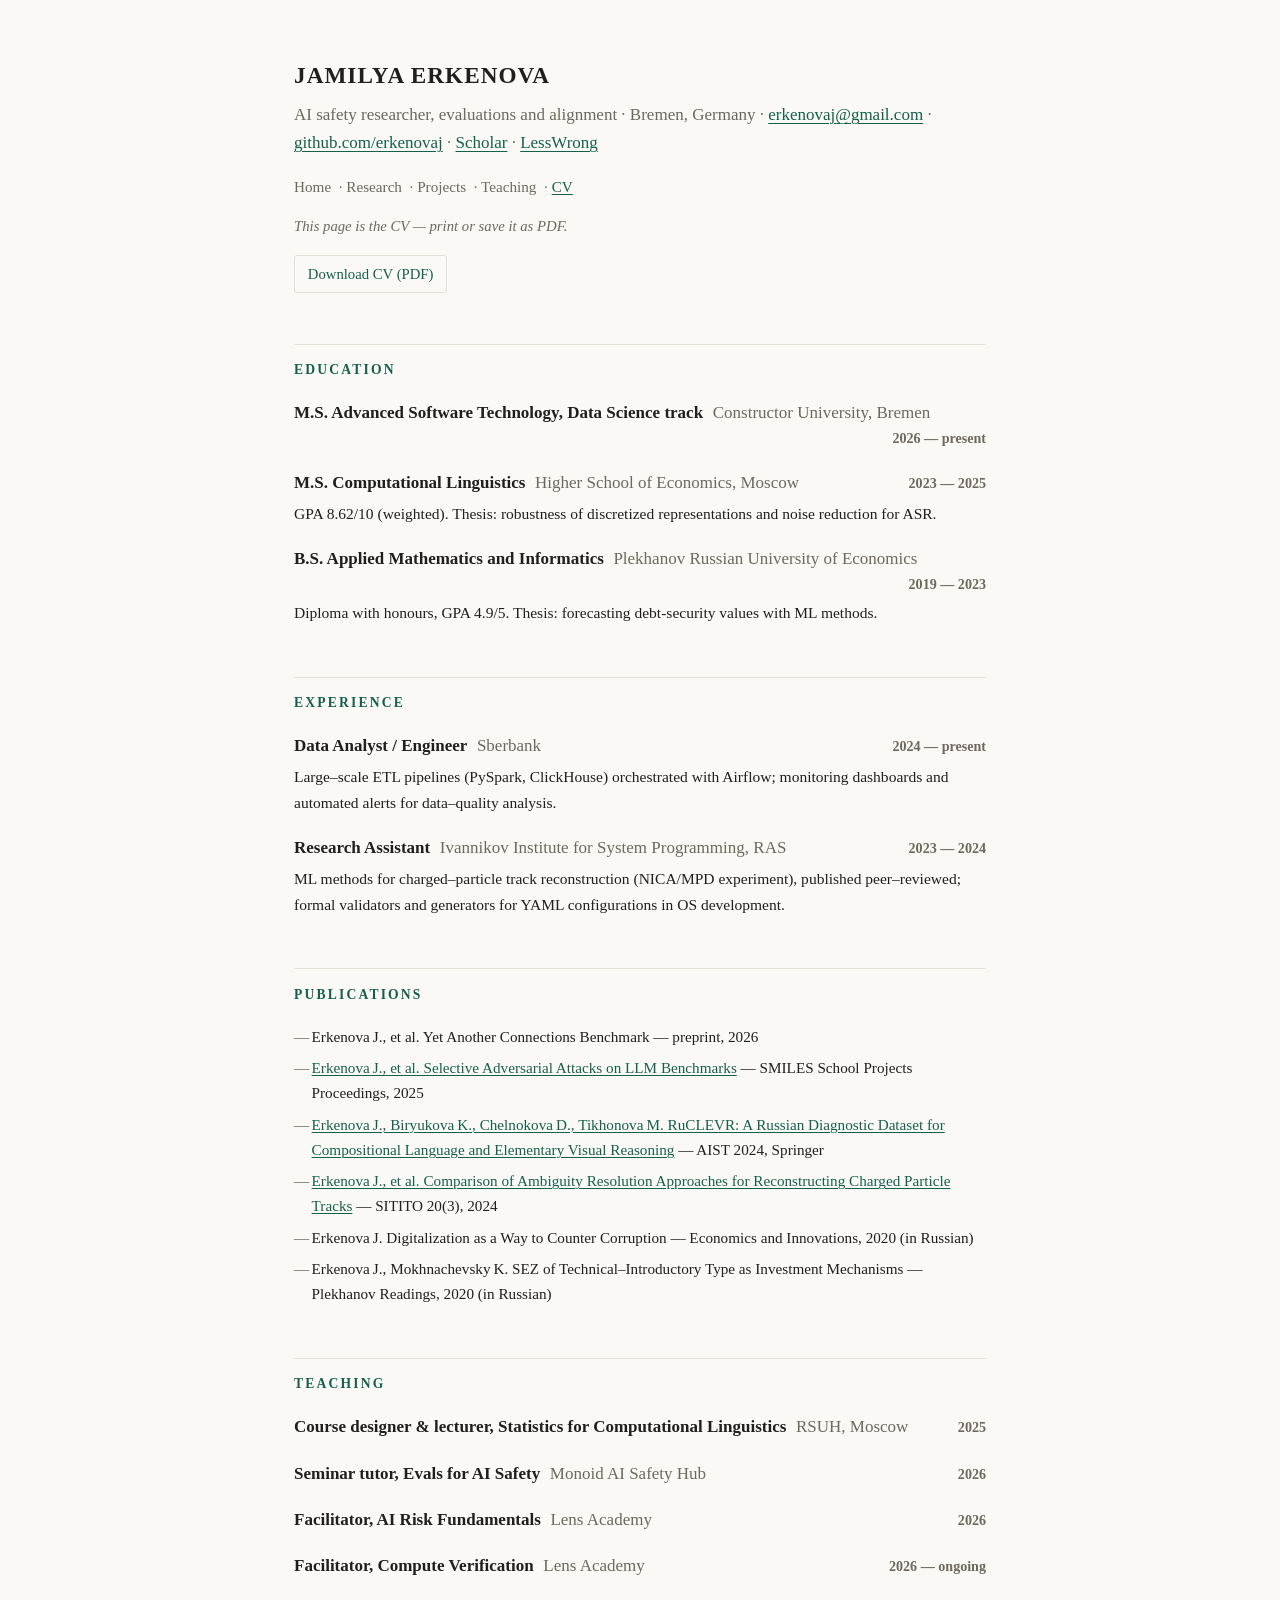
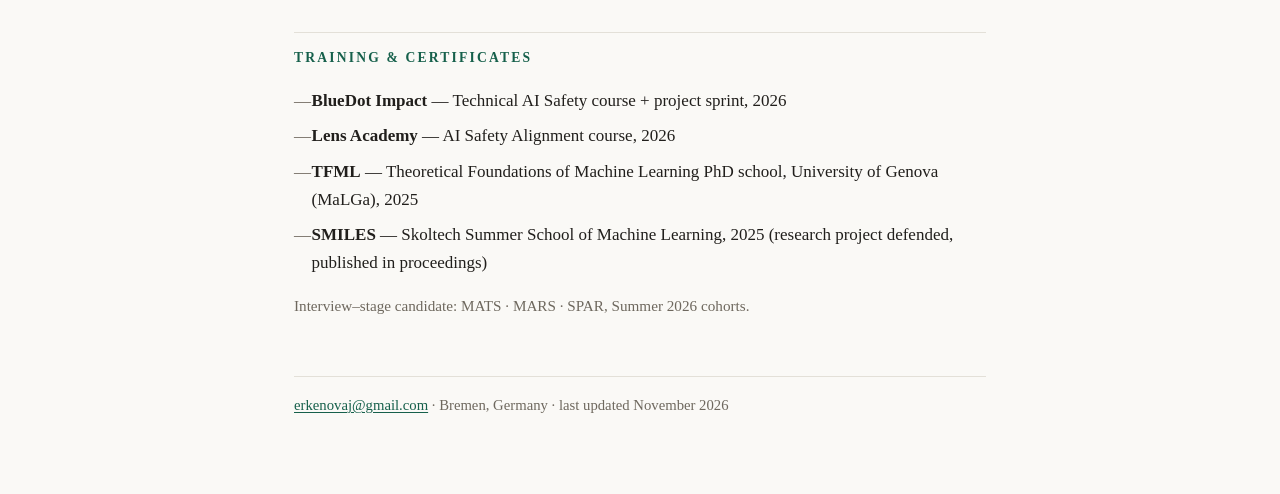
==== cv.html @ 5f5fbfab "Split into multi-page site; per-page descriptions" ====
<!DOCTYPE html>
<html lang="en">
<head>
  <meta charset="utf-8">
  <meta name="viewport" content="width=device-width, initial-scale=1">
  <title>Jamilya Erkenova · CV</title>
  <meta name="description" content="Curriculum vitae of Jamilya Erkenova: experience, education, publications, teaching, and training. Prints directly to PDF.">
  <meta property="og:title" content="Jamilya Erkenova · CV">
  <meta property="og:description" content="Experience, education, publications, teaching, and training.">
  <link rel="icon" href="data:image/svg+xml,%3Csvg xmlns='http://www.w3.org/2000/svg' viewBox='0 0 16 16'%3E%3Ccircle cx='8' cy='8' r='7' fill='%2316604b'/%3E%3C/svg%3E">
  <link rel="stylesheet" href="style.css">
</head>
<body>
  <main>

    <header class="compact">
      <h1><a href="index.html">Jamilya Erkenova</a></h1>
      <p class="meta">AI safety researcher, evaluations and alignment &middot; Bremen, Germany &middot;
      <a href="mailto:erkenovaj@gmail.com">erkenovaj@gmail.com</a> &middot;
      <a href="https://github.com/erkenovaj">github.com/erkenovaj</a> &middot;
      <a href="https://scholar.google.com/citations?user=n4L3FP0AAAAJ">Scholar</a> &middot;
      <a href="https://www.lesswrong.com/users/jamilya-erkenova">LessWrong</a></p>
      <nav>
        <ul>
          <li><a href="index.html">Home</a></li>
          <li><a href="research.html">Research</a></li>
          <li><a href="projects.html">Projects</a></li>
          <li><a href="teaching.html">Teaching</a></li>
          <li><a class="active" href="cv.html">CV</a></li>
        </ul>
      </nav>
      <p class="no-print cvhint">This page is the CV &mdash; print or save it as PDF.</p>
      <p class="no-print"><button onclick="window.print()">Download CV (PDF)</button></p>
    </header>

    <section id="education">
      <h2>Education</h2>
      <ul class="roles">
        <li>
          <p class="role-head">M.S. Advanced Software Technology, Data Science track <span class="org">Constructor University, Bremen</span> <span class="period">2026 &mdash; present</span></p>
        </li>
        <li>
          <p class="role-head">M.S. Computational Linguistics <span class="org">Higher School of Economics, Moscow</span> <span class="period">2023 &mdash; 2025</span></p>
          <p class="role-note">GPA 8.62/10 (weighted). Thesis: robustness of discretized representations and noise reduction for ASR.</p>
        </li>
        <li>
          <p class="role-head">B.S. Applied Mathematics and Informatics <span class="org">Plekhanov Russian University of Economics</span> <span class="period">2019 &mdash; 2023</span></p>
          <p class="role-note">Diploma with honours, GPA 4.9/5. Thesis: forecasting debt-security values with ML methods.</p>
        </li>
      </ul>
    </section>

    <section id="experience">
      <h2>Experience</h2>
      <ul class="roles">
        <li>
          <p class="role-head">Data Analyst / Engineer <span class="org">Sberbank</span> <span class="period">2024 &mdash; present</span></p>
          <p class="role-note">Large&ndash;scale ETL pipelines (PySpark, ClickHouse) orchestrated with
          Airflow; monitoring dashboards and automated alerts for data&ndash;quality analysis.</p>
        </li>
        <li>
          <p class="role-head">Research Assistant <span class="org">Ivannikov Institute for System Programming, RAS</span> <span class="period">2023 &mdash; 2024</span></p>
          <p class="role-note">ML methods for charged&ndash;particle track reconstruction (NICA/MPD
          experiment), published peer&ndash;reviewed; formal validators and generators for YAML
          configurations in OS development.</p>
        </li>
      </ul>
    </section>

    <section id="publications">
      <h2>Publications</h2>
      <ul class="pubs cv">
        <li>Erkenova&thinsp;J., et al. Yet Another Connections Benchmark &mdash; preprint, 2026</li>
        <li><a href="https://smiles.skoltech.ru/selected_papers#rec1235931201">Erkenova&thinsp;J., et al. Selective Adversarial Attacks on LLM Benchmarks</a> &mdash; SMILES School Projects Proceedings, 2025</li>
        <li><a href="https://link.springer.com/chapter/10.1007/978-3-031-97019-1_9">Erkenova&thinsp;J., Biryukova&thinsp;K., Chelnokova&thinsp;D., Tikhonova&thinsp;M. RuCLEVR: A Russian Diagnostic Dataset for Compositional Language and Elementary Visual Reasoning</a> &mdash; AIST 2024, Springer</li>
        <li><a href="http://sitito.cs.msu.ru/index.php/SITITO/article/view/1131">Erkenova&thinsp;J., et al. Comparison of Ambiguity Resolution Approaches for Reconstructing Charged Particle Tracks</a> &mdash; SITITO 20(3), 2024</li>
        <li>Erkenova&thinsp;J. Digitalization as a Way to Counter Corruption &mdash; Economics and Innovations, 2020 (in Russian)</li>
        <li>Erkenova&thinsp;J., Mokhnachevsky&thinsp;K. SEZ of Technical&ndash;Introductory Type as Investment Mechanisms &mdash; Plekhanov Readings, 2020 (in Russian)</li>
      </ul>
    </section>

    <section id="teaching">
      <h2>Teaching</h2>
      <ul class="roles">
        <li>
          <p class="role-head">Course designer &amp; lecturer, Statistics for Computational Linguistics <span class="org">RSUH, Moscow</span> <span class="period">2025</span></p>
        </li>
        <li>
          <p class="role-head">Seminar tutor, Evals for AI Safety <span class="org">Monoid AI Safety Hub</span> <span class="period">2026</span></p>
        </li>
        <li>
          <p class="role-head">Facilitator, AI Risk Fundamentals <span class="org">Lens Academy</span> <span class="period">2026</span></p>
        </li>
        <li>
          <p class="role-head">Facilitator, Compute Verification <span class="org">Lens Academy</span> <span class="period">2026 &mdash; ongoing</span></p>
        </li>
      </ul>
    </section>

    <section id="training">
      <h2>Training &amp; certificates</h2>
      <ul class="plain">
        <li><strong>BlueDot Impact</strong> &mdash; Technical AI Safety course + project sprint, 2026</li>
        <li><strong>Lens Academy</strong> &mdash; AI Safety Alignment course, 2026</li>
        <li><strong>TFML</strong> &mdash; Theoretical Foundations of Machine Learning PhD school, University of Genova (MaLGa), 2025</li>
        <li><strong>SMILES</strong> &mdash; Skoltech Summer School of Machine Learning, 2025 (research project defended, published in proceedings)</li>
      </ul>
      <p class="programs">Interview&ndash;stage candidate: MATS &middot; MARS &middot; SPAR, Summer 2026 cohorts.</p>
    </section>

    <footer>
      <p>
        <a href="mailto:erkenovaj@gmail.com">erkenovaj@gmail.com</a> &middot; Bremen, Germany
        &middot; last updated November 2026
      </p>
    </footer>

  </main>
</body>
</html>
---- style.css ----
/* Jamilya Erkenova — personal site
   Plain CSS, no frameworks, no webfonts. Print-friendly. */

:root {
  --bg: #faf9f6;
  --text: #211f1c;
  --muted: #6e685e;
  --accent: #16604b;
  --accent-strong: #0e4536;
  --hairline: #e3e0d8;
  --selection: #d9e8e1;
}

@media (prefers-color-scheme: dark) {
  :root {
    --bg: #17191b;
    --text: #e6e3dd;
    --muted: #96908a;
    --accent: #6cbfa4;
    --accent-strong: #8fd3bd;
    --hairline: #2b2e31;
    --selection: #24443a;
  }
}

* { box-sizing: border-box; }

html { -webkit-text-size-adjust: 100%; }

body {
  margin: 0;
  background: var(--bg);
  color: var(--text);
  font-family: Charter, "Bitstream Charter", "Sitka Text", Cambria, Georgia, serif;
  font-size: 1.0625rem;
  line-height: 1.65;
  text-rendering: optimizeLegibility;
  -webkit-font-smoothing: antialiased;
}

::selection { background: var(--selection); }

main {
  max-width: 46rem;
  margin: 0 auto;
  padding: 3.5rem 1.375rem 4rem;
}

/* ---------- header ---------- */

h1 {
  font-size: clamp(1.9rem, 5vw, 2.5rem);
  font-weight: 600;
  letter-spacing: 0.045em;
  text-transform: uppercase;
  margin: 0 0 0.5rem;
}

.tagline {
  font-size: 1.2rem;
  margin: 0 0 0.35rem;
}

.meta {
  color: var(--muted);
  margin: 0 0 0.35rem;
}

.seeking {
  font-style: italic;
  color: var(--accent);
  margin: 0.35rem 0 0.9rem;
}

.contacts {
  list-style: none;
  padding: 0;
  margin: 0;
  color: var(--muted);
  font-size: 0.95rem;
}

.contacts li { display: inline-block; }

.contacts li + li::before { content: "\00a0\00b7\00a0"; }

.contacts .loc { font-style: italic; }

/* ---------- sections ---------- */

section { margin-top: 3.2rem; }

h2 {
  font-size: 0.85rem;
  font-weight: 600;
  letter-spacing: 0.16em;
  text-transform: uppercase;
  color: var(--accent);
  border-top: 1px solid var(--hairline);
  padding-top: 0.9rem;
  margin: 0 0 1.1rem;
}

h3 {
  font-style: italic;
  font-weight: 600;
  font-size: 1.05rem;
  margin: 1.6rem 0 0.7rem;
}

#about p { margin: 0; }

/* ---------- publications & projects ---------- */

.pubs {
  list-style: none;
  padding: 0;
  margin: 0;
}

.pubs li { margin: 0 0 1.05rem; }

.pub-title { margin: 0; font-weight: 600; }

.pub-venue {
  margin: 0.1rem 0 0;
  font-size: 0.92rem;
  font-style: italic;
  color: var(--muted);
}

.pub-note { margin: 0.25rem 0 0; font-size: 0.97rem; }

.pubs.minor {
  font-size: 0.94rem;
  color: var(--muted);
}

.pubs.minor li { margin: 0 0 0.3rem; padding-left: 1.1rem; position: relative; }

.pubs.minor li::before { content: "\2014"; position: absolute; left: 0; color: var(--hairline); }

/* ---------- roles (teaching, experience) ---------- */

.roles {
  list-style: none;
  padding: 0;
  margin: 0;
}

.roles li { margin: 0 0 1.15rem; }

.role-head {
  margin: 0;
  display: flex;
  flex-wrap: wrap;
  align-items: baseline;
  column-gap: 0.6rem;
}

.role-head { font-weight: 600; }

.role-head .org { font-weight: 400; color: var(--muted); }

.role-head .period {
  margin-left: auto;
  font-size: 0.88rem;
  color: var(--muted);
  white-space: nowrap;
}

.role-note { margin: 0.25rem 0 0; font-size: 0.97rem; }

/* ---------- simple lists ---------- */

.plain {
  list-style: none;
  padding: 0;
  margin: 0;
}

.plain li {
  margin: 0 0 0.45rem;
  padding-left: 1.1rem;
  position: relative;
}

.plain li::before { content: "\2014"; position: absolute; left: 0; color: var(--muted); }

.programs {
  margin: 1rem 0 0;
  font-size: 0.95rem;
  color: var(--muted);
}

.programs strong, .plain strong { font-weight: 600; }

/* ---------- navigation & subpage headers ---------- */

nav { margin: 1.1rem 0 0; }

nav ul { list-style: none; padding: 0; margin: 0; font-size: 0.95rem; }

nav li { display: inline-block; }

nav li + li::before { content: "\00a0\00b7\00a0"; color: var(--muted); }

nav a { text-decoration: none; color: var(--muted); }

nav a:hover { color: var(--accent-strong); }

nav a.active {
  color: var(--accent);
  text-decoration: underline;
  text-decoration-thickness: 1px;
  text-underline-offset: 0.16em;
}

header.compact h1 { font-size: 1.45rem; margin-bottom: 0; }

header.compact h1 a { color: inherit; text-decoration: none; }

header.compact h1 a:hover { color: var(--accent); }

header.compact .meta { margin-top: 0.4rem; }

.cvhint {
  color: var(--muted);
  font-style: italic;
  font-size: 0.92rem;
  margin: 0.9rem 0 0.55rem;
}

.pubs.cv { font-size: 0.95rem; }

.pubs.cv li {
  margin-bottom: 0.4rem;
  padding-left: 1.1rem;
  position: relative;
}

.pubs.cv li::before { content: "\2014"; position: absolute; left: 0; color: var(--muted); }

/* ---------- links & button ---------- */

a {
  color: var(--accent);
  text-decoration: underline;
  text-decoration-thickness: 1px;
  text-underline-offset: 0.16em;
}

a:hover { color: var(--accent-strong); }

button {
  font: inherit;
  font-size: 0.92rem;
  color: var(--accent);
  background: transparent;
  border: 1px solid var(--hairline);
  border-radius: 3px;
  padding: 0.35rem 0.8rem;
  cursor: pointer;
}

button:hover { border-color: var(--accent); }

/* ---------- footer ---------- */

footer {
  margin-top: 3.6rem;
  border-top: 1px solid var(--hairline);
  padding-top: 1rem;
  font-size: 0.92rem;
  color: var(--muted);
}

footer p { margin: 0 0 0.8rem; }

/* ---------- print: the same page is the CV ---------- */

@media print {
  :root {
    --bg: #ffffff;
    --text: #000000;
    --muted: #444444;
    --accent: #000000;
    --accent-strong: #000000;
    --hairline: #cccccc;
  }

  body { font-size: 10.5pt; line-height: 1.45; }

  main { max-width: none; padding: 0; margin: 0; }

  section { margin-top: 1.1rem; }

  h2 { padding-top: 0.4rem; margin-bottom: 0.55rem; }

  h1 { font-size: 17pt; }

  .tagline { font-size: 11.5pt; }

  .pubs li, .roles li, .plain li { break-inside: avoid; }

  a { color: inherit; }

  nav, .cvhint { display: none; }

  .no-print { display: none; }

  footer { margin-top: 1.2rem; }

  @page { margin: 1.8cm 1.9cm; }
}
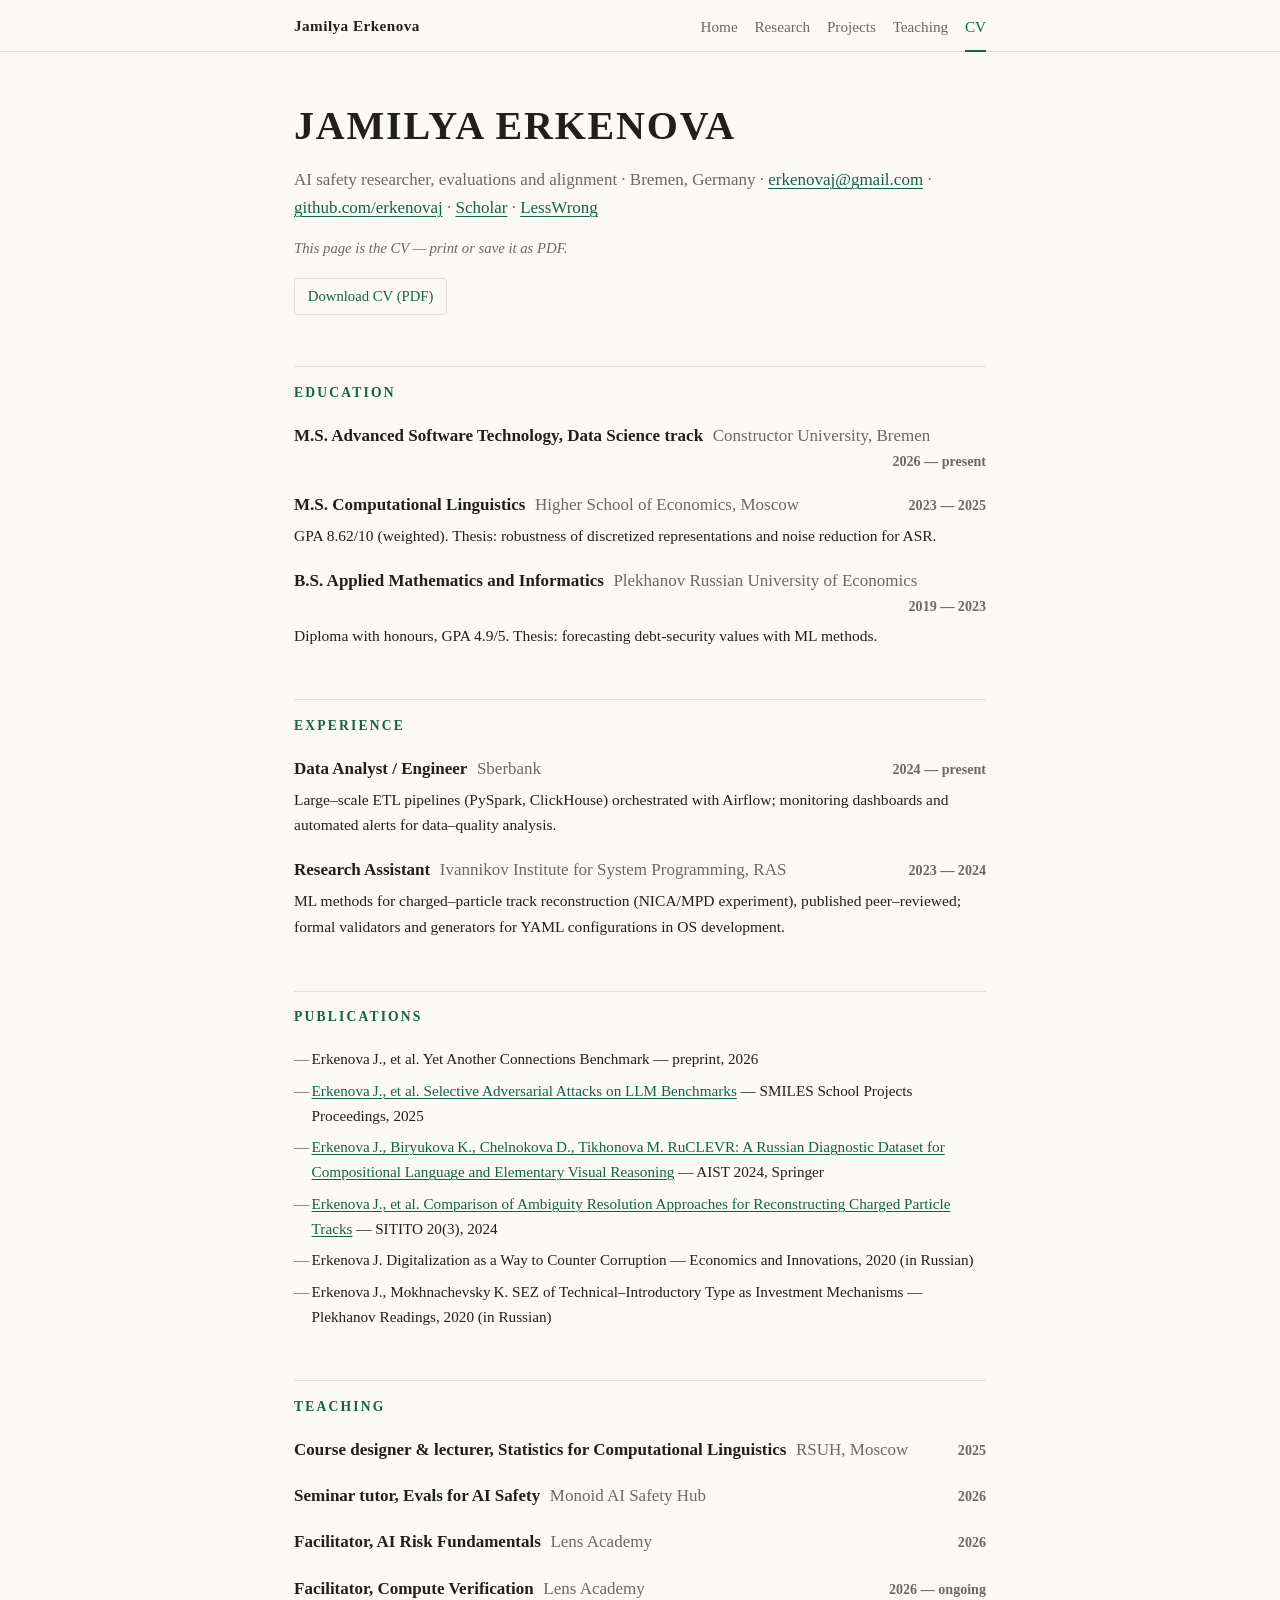
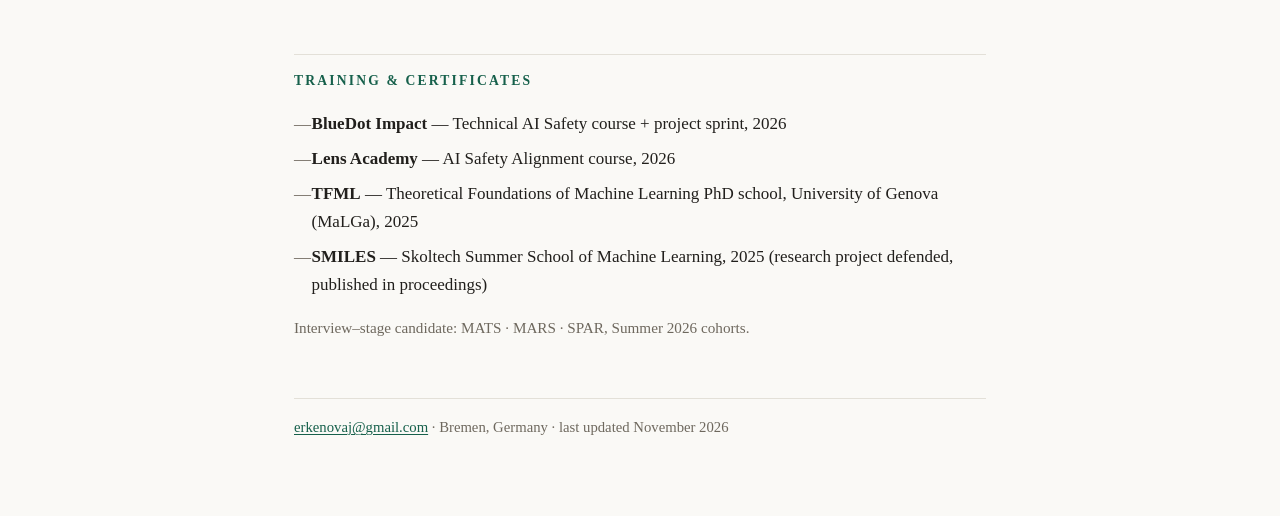
==== commit 2220377f: "Replace inline nav with sticky top tab bar" ====
--- a/cv.html
+++ b/cv.html
@@ -11,15 +11,9 @@
   <link rel="stylesheet" href="style.css">
 </head>
 <body>
-  <main>
-
-    <header class="compact">
-      <h1><a href="index.html">Jamilya Erkenova</a></h1>
-      <p class="meta">AI safety researcher, evaluations and alignment &middot; Bremen, Germany &middot;
-      <a href="mailto:erkenovaj@gmail.com">erkenovaj@gmail.com</a> &middot;
-      <a href="https://github.com/erkenovaj">github.com/erkenovaj</a> &middot;
-      <a href="https://scholar.google.com/citations?user=n4L3FP0AAAAJ">Scholar</a> &middot;
-      <a href="https://www.lesswrong.com/users/jamilya-erkenova">LessWrong</a></p>
+  <header class="topbar">
+    <div class="topbar-inner">
+      <a class="brand" href="index.html">Jamilya Erkenova</a>
       <nav>
         <ul>
           <li><a href="index.html">Home</a></li>
@@ -29,6 +23,17 @@
           <li><a class="active" href="cv.html">CV</a></li>
         </ul>
       </nav>
+    </div>
+  </header>
+  <main>
+
+    <header class="cvhead">
+      <h1>Jamilya Erkenova</h1>
+      <p class="meta">AI safety researcher, evaluations and alignment &middot; Bremen, Germany &middot;
+      <a href="mailto:erkenovaj@gmail.com">erkenovaj@gmail.com</a> &middot;
+      <a href="https://github.com/erkenovaj">github.com/erkenovaj</a> &middot;
+      <a href="https://scholar.google.com/citations?user=n4L3FP0AAAAJ">Scholar</a> &middot;
+      <a href="https://www.lesswrong.com/users/jamilya-erkenova">LessWrong</a></p>
       <p class="no-print cvhint">This page is the CV &mdash; print or save it as PDF.</p>
       <p class="no-print"><button onclick="window.print()">Download CV (PDF)</button></p>
     </header>
--- a/style.css
+++ b/style.css
@@ -43,7 +43,7 @@
 main {
   max-width: 46rem;
   margin: 0 auto;
-  padding: 3.5rem 1.375rem 4rem;
+  padding: 2.6rem 1.375rem 4rem;
 }
 
 /* ---------- header ---------- */
@@ -195,34 +195,66 @@
 
 .programs strong, .plain strong { font-weight: 600; }
 
-/* ---------- navigation & subpage headers ---------- */
-
-nav { margin: 1.1rem 0 0; }
-
-nav ul { list-style: none; padding: 0; margin: 0; font-size: 0.95rem; }
-
-nav li { display: inline-block; }
-
-nav li + li::before { content: "\00a0\00b7\00a0"; color: var(--muted); }
-
-nav a { text-decoration: none; color: var(--muted); }
-
-nav a:hover { color: var(--accent-strong); }
-
-nav a.active {
-  color: var(--accent);
-  text-decoration: underline;
-  text-decoration-thickness: 1px;
-  text-underline-offset: 0.16em;
-}
-
-header.compact h1 { font-size: 1.45rem; margin-bottom: 0; }
-
-header.compact h1 a { color: inherit; text-decoration: none; }
-
-header.compact h1 a:hover { color: var(--accent); }
-
-header.compact .meta { margin-top: 0.4rem; }
+/* ---------- top tab bar ---------- */
+
+.topbar {
+  position: sticky;
+  top: 0;
+  z-index: 10;
+  background: var(--bg);
+  border-bottom: 1px solid var(--hairline);
+}
+
+.topbar-inner {
+  max-width: 46rem;
+  margin: 0 auto;
+  padding: 0 1.375rem;
+  display: flex;
+  align-items: center;
+  justify-content: space-between;
+  gap: 1rem;
+}
+
+.brand {
+  font-weight: 600;
+  font-size: 0.95rem;
+  letter-spacing: 0.03em;
+  color: var(--text);
+  text-decoration: none;
+  white-space: nowrap;
+}
+
+.brand:hover { color: var(--accent); }
+
+.topbar nav ul {
+  list-style: none;
+  margin: 0;
+  padding: 0;
+  display: flex;
+  flex-wrap: wrap;
+  gap: 0 1.05rem;
+}
+
+.topbar nav a {
+  display: inline-block;
+  padding: 0.85rem 0 0.7rem;
+  margin-bottom: -1px;
+  color: var(--muted);
+  text-decoration: none;
+  font-size: 0.95rem;
+  border-bottom: 2px solid transparent;
+}
+
+.topbar nav a:hover { color: var(--accent-strong); }
+
+.topbar nav a.active {
+  color: var(--accent);
+  border-bottom-color: var(--accent);
+}
+
+header.cvhead h1 { margin-bottom: 0.4rem; }
+
+header.cvhead .meta { margin-top: 0; }
 
 .cvhint {
   color: var(--muted);
@@ -240,6 +272,11 @@
 }
 
 .pubs.cv li::before { content: "\2014"; position: absolute; left: 0; color: var(--muted); }
+
+@media (max-width: 33rem) {
+  .brand { display: none; }
+  .topbar-inner { justify-content: flex-start; }
+}
 
 /* ---------- links & button ---------- */
 
@@ -305,7 +342,7 @@
 
   a { color: inherit; }
 
-  nav, .cvhint { display: none; }
+  .topbar, .cvhint { display: none; }
 
   .no-print { display: none; }
 
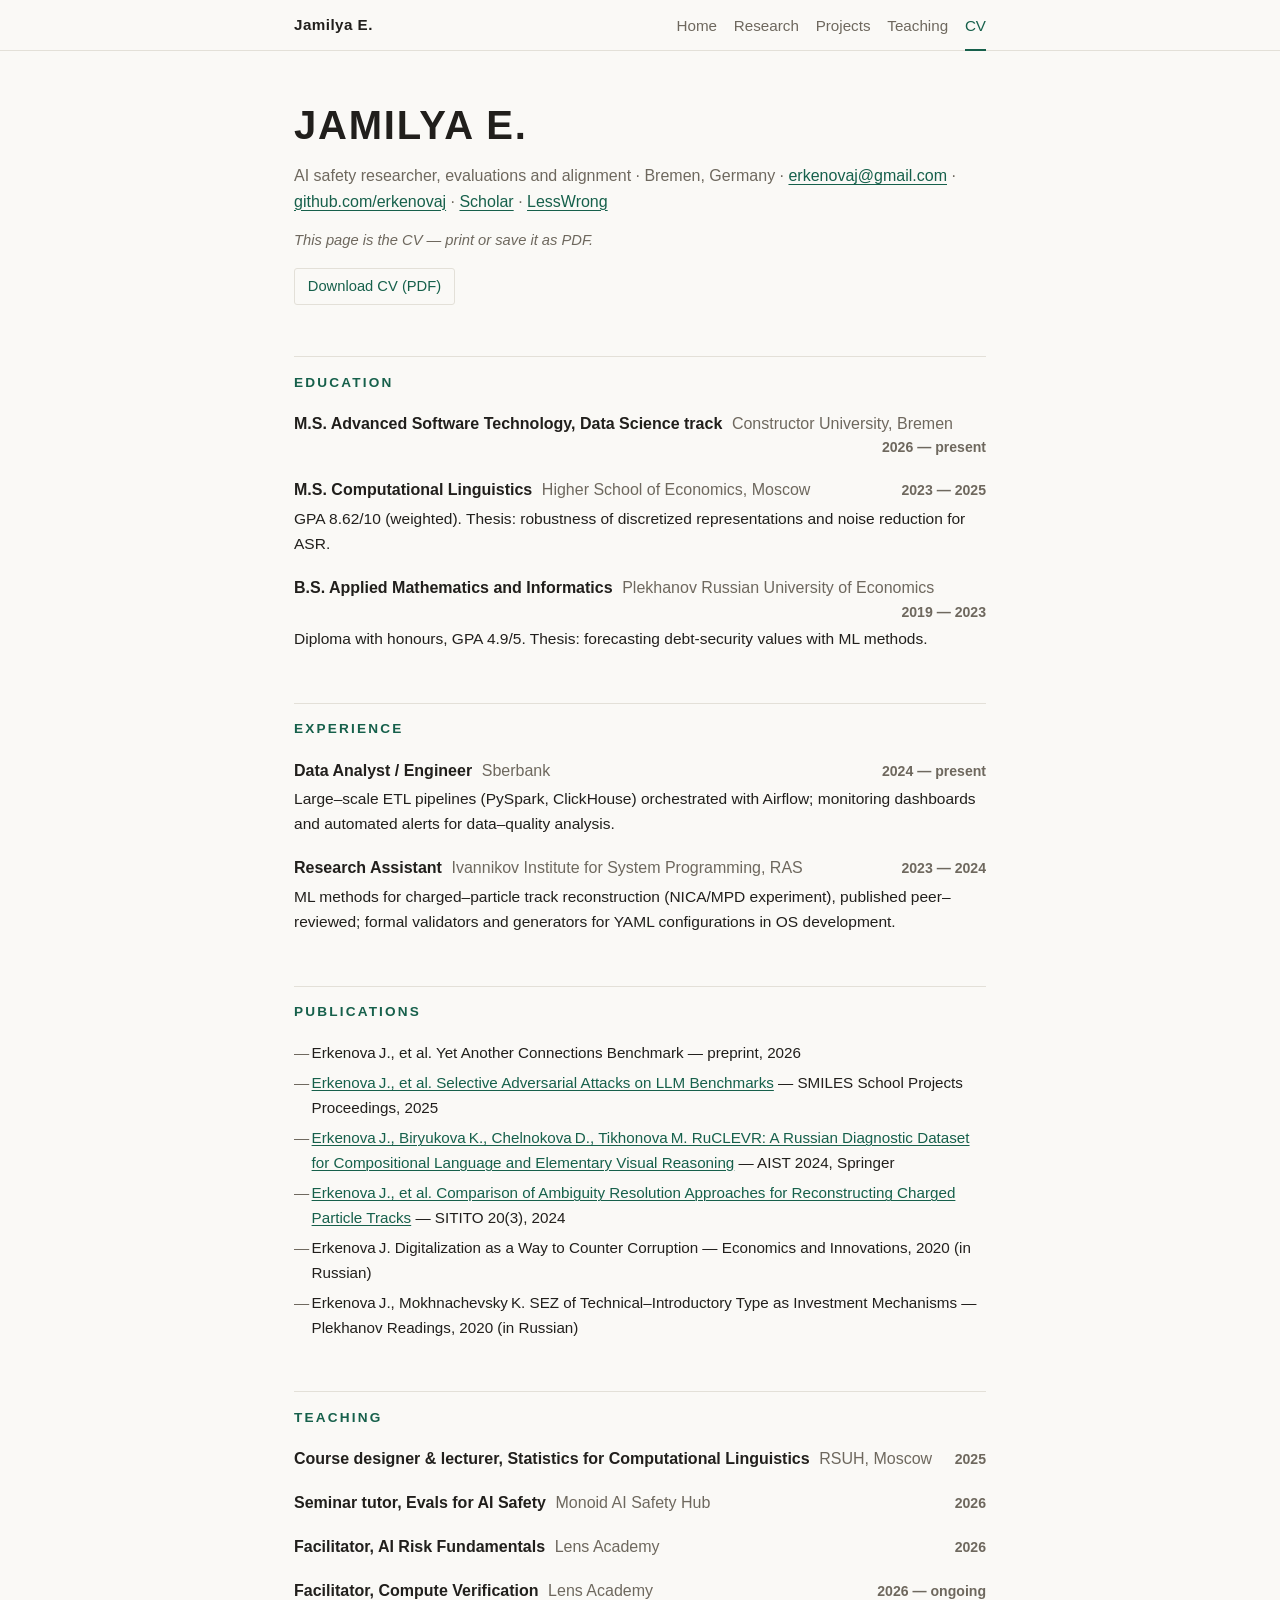
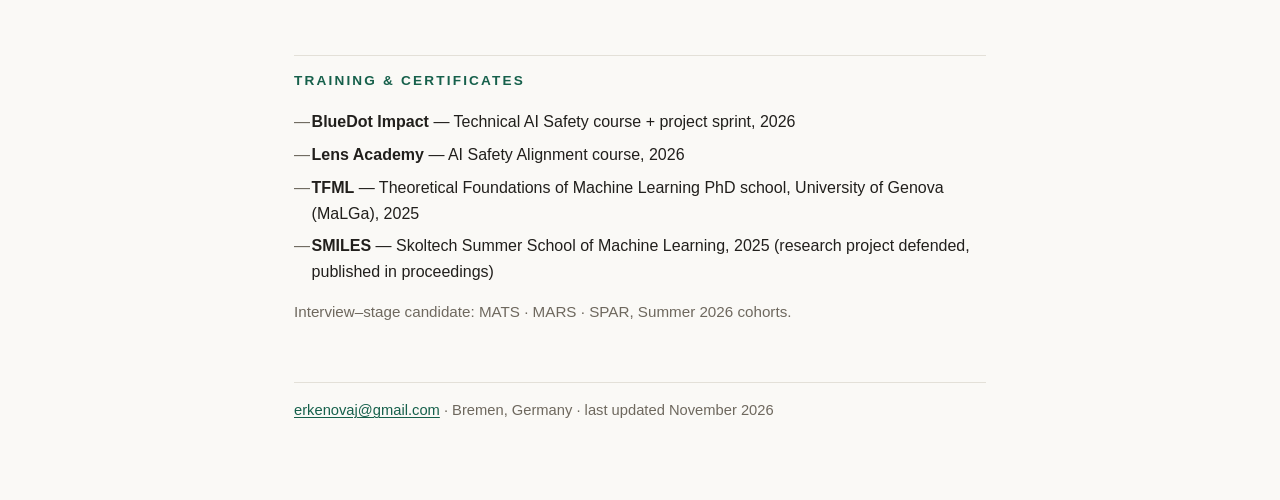
==== commit 4f9a8df1: "Display name as 'Jamilya E.'" ====
--- a/cv.html
+++ b/cv.html
@@ -13,7 +13,7 @@
 <body>
   <header class="topbar">
     <div class="topbar-inner">
-      <a class="brand" href="index.html">Jamilya Erkenova</a>
+      <a class="brand" href="index.html">Jamilya E.</a>
       <nav>
         <ul>
           <li><a href="index.html">Home</a></li>
@@ -28,7 +28,7 @@
   <main>
 
     <header class="cvhead">
-      <h1>Jamilya Erkenova</h1>
+      <h1>Jamilya E.</h1>
       <p class="meta">AI safety researcher, evaluations and alignment &middot; Bremen, Germany &middot;
       <a href="mailto:erkenovaj@gmail.com">erkenovaj@gmail.com</a> &middot;
       <a href="https://github.com/erkenovaj">github.com/erkenovaj</a> &middot;
--- a/style.css
+++ b/style.css
@@ -31,9 +31,9 @@
   margin: 0;
   background: var(--bg);
   color: var(--text);
-  font-family: Charter, "Bitstream Charter", "Sitka Text", Cambria, Georgia, serif;
-  font-size: 1.0625rem;
-  line-height: 1.65;
+  font-family: "Helvetica Neue", Helvetica, Arial, "Liberation Sans", sans-serif;
+  font-size: 1rem;
+  line-height: 1.6;
   text-rendering: optimizeLegibility;
   -webkit-font-smoothing: antialiased;
 }
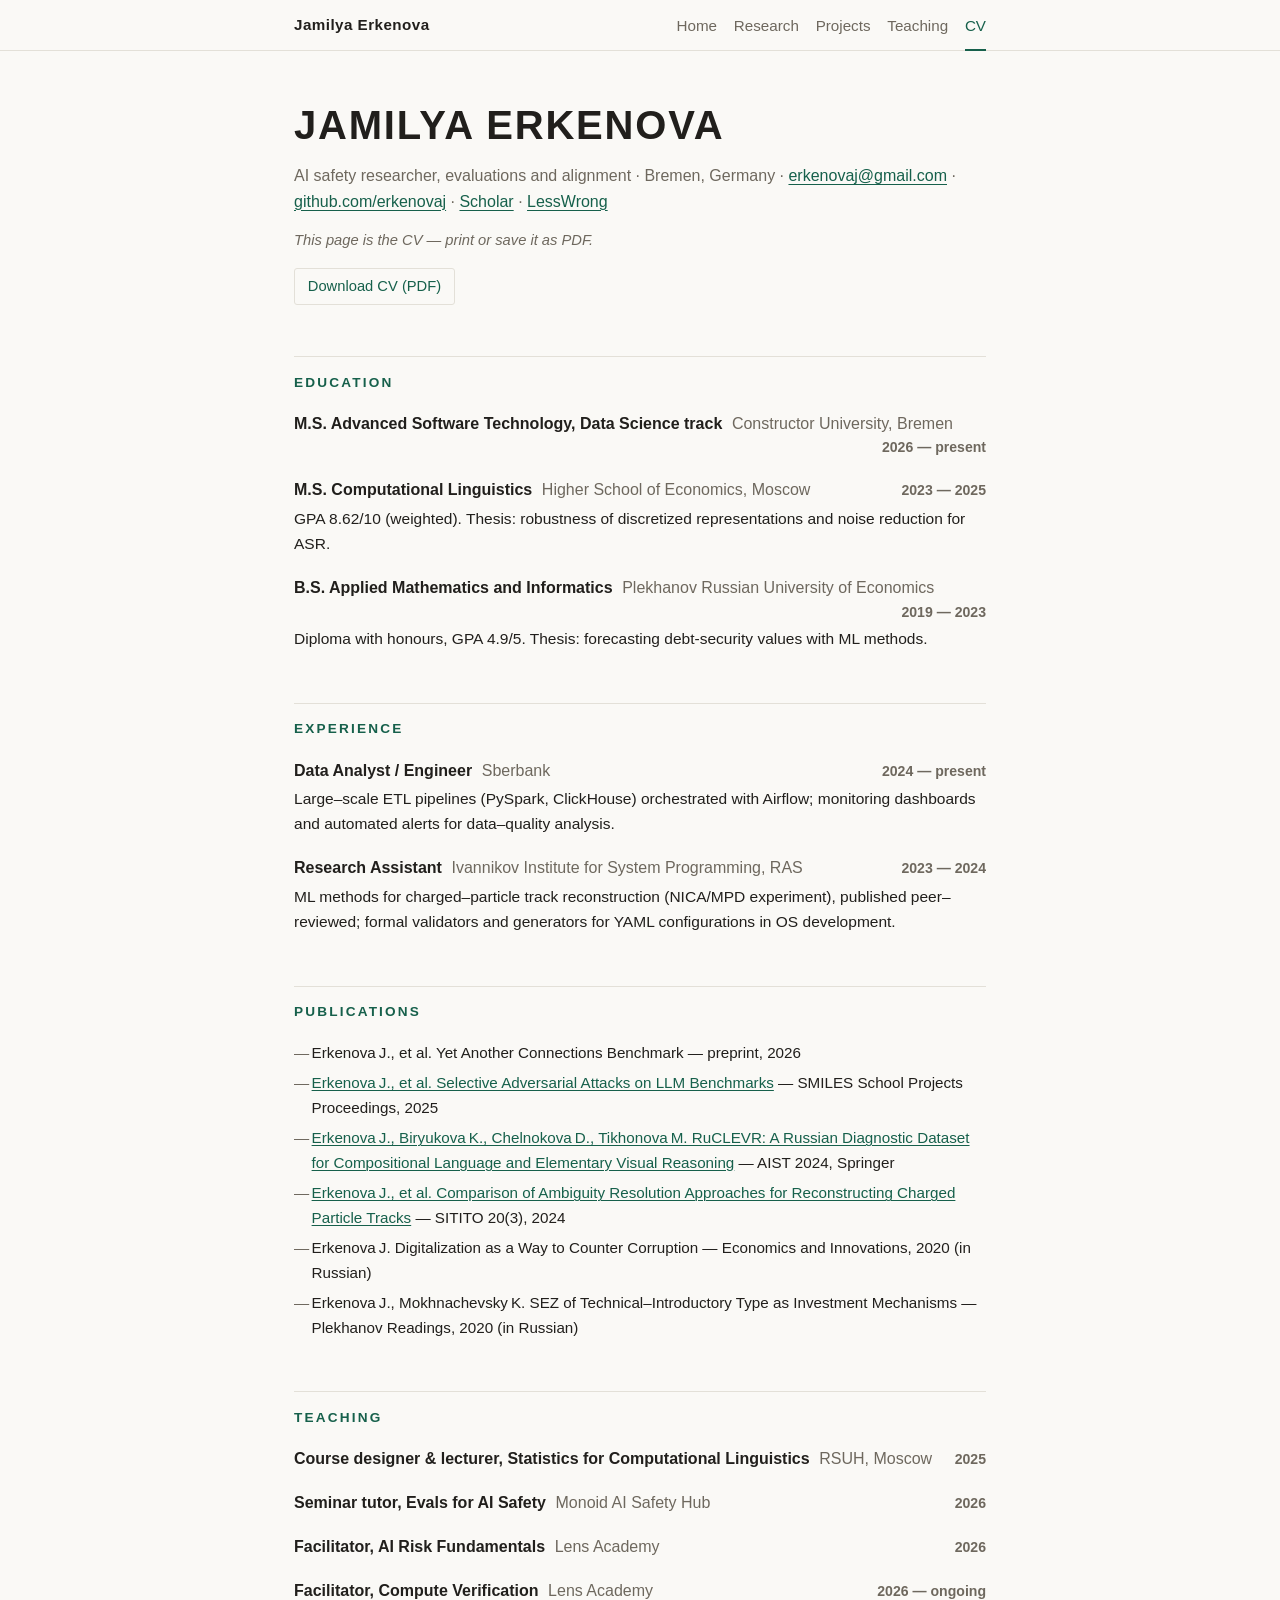
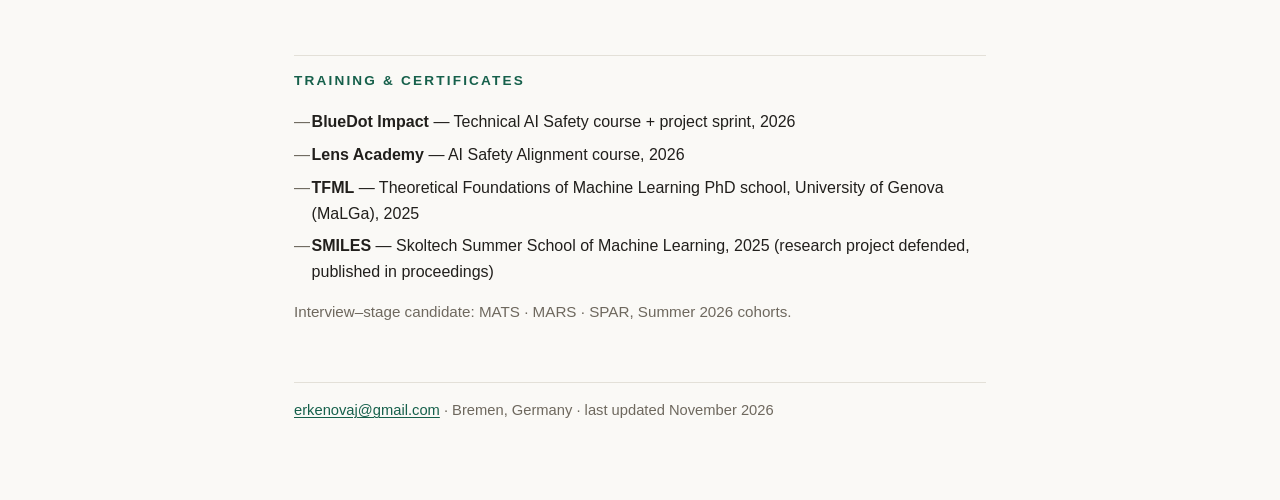
==== commit 8a8f0897: "Drop big name headline on home; full name in brand and CV" ====
--- a/cv.html
+++ b/cv.html
@@ -13,7 +13,7 @@
 <body>
   <header class="topbar">
     <div class="topbar-inner">
-      <a class="brand" href="index.html">Jamilya E.</a>
+      <a class="brand" href="index.html">Jamilya Erkenova</a>
       <nav>
         <ul>
           <li><a href="index.html">Home</a></li>
@@ -28,7 +28,7 @@
   <main>
 
     <header class="cvhead">
-      <h1>Jamilya E.</h1>
+      <h1>Jamilya Erkenova</h1>
       <p class="meta">AI safety researcher, evaluations and alignment &middot; Bremen, Germany &middot;
       <a href="mailto:erkenovaj@gmail.com">erkenovaj@gmail.com</a> &middot;
       <a href="https://github.com/erkenovaj">github.com/erkenovaj</a> &middot;
--- a/style.css
+++ b/style.css
@@ -61,6 +61,15 @@
   margin: 0 0 0.35rem;
 }
 
+h1.tagline {
+  font-size: 1.45rem;
+  text-transform: none;
+  letter-spacing: 0;
+  line-height: 1.3;
+  font-weight: 600;
+  margin: 0 0 0.45rem;
+}
+
 .meta {
   color: var(--muted);
   margin: 0 0 0.35rem;
